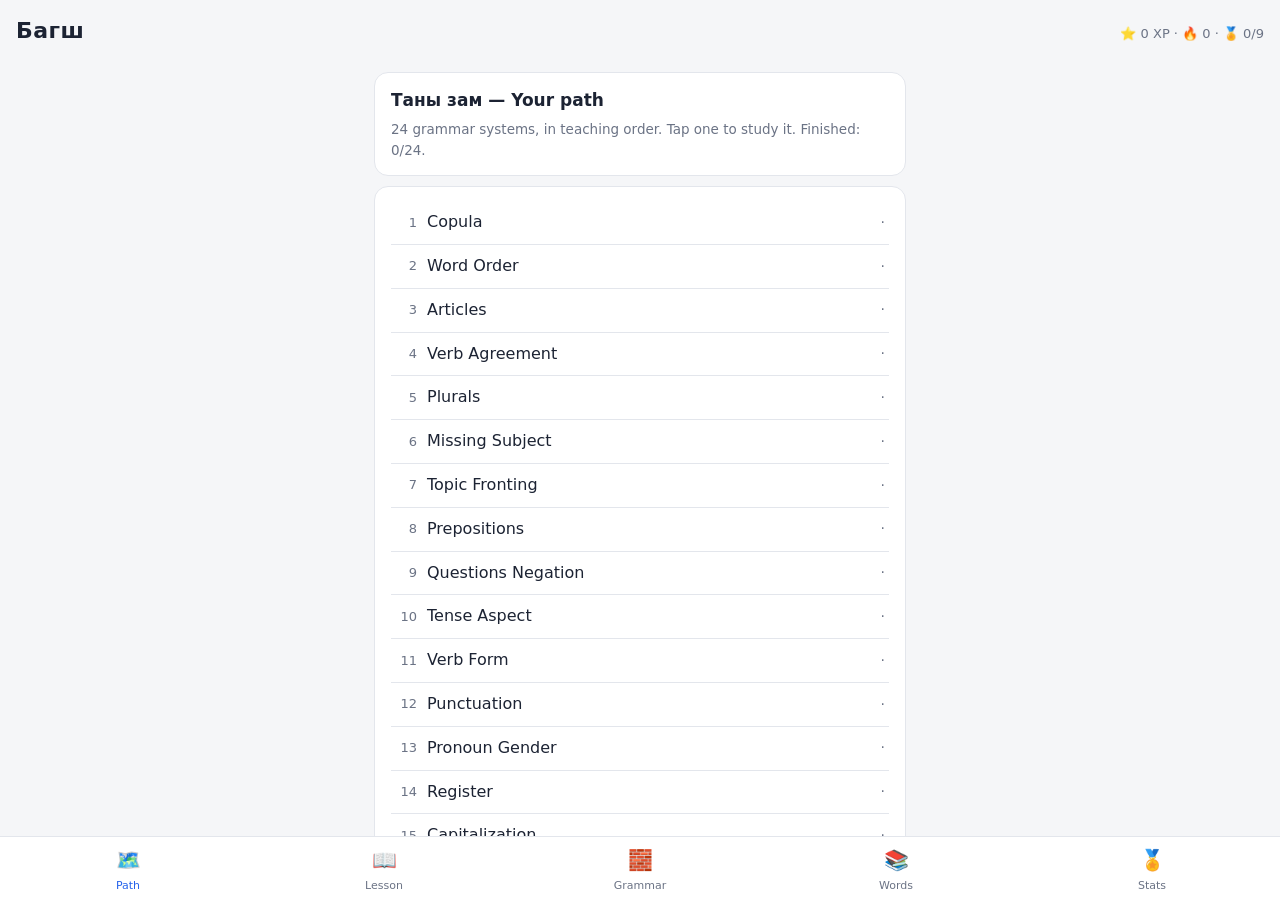
==== webapp/index.html @ fea5fb17 "Add offline PWA (GitHub Pages): lessons, grammar game, vocab trainer Static client in webapp/ — data" ====
<!doctype html>
<html lang="en">
<head>
<meta charset="utf-8">
<meta name="viewport" content="width=device-width, initial-scale=1, viewport-fit=cover">
<title>Багш — English for Mongolian speakers</title>
<meta name="description" content="Grammar and vocabulary trainer built for Mongolian speakers — lessons, games, spaced repetition. Works offline.">
<link rel="manifest" href="./manifest.webmanifest">
<link rel="icon" href="./icon-192.png">
<link rel="apple-touch-icon" href="./icon-192.png">
<meta name="theme-color" content="#1a1f2e">
<link rel="stylesheet" href="./style.css">
</head>
<body>
<header id="topbar">
  <span id="brand">Багш</span>
  <span id="statline"></span>
</header>

<main id="view"></main>

<nav id="tabs">
  <button data-tab="path"    class="tab active">🗺️<span>Path</span></button>
  <button data-tab="lesson"  class="tab">📖<span>Lesson</span></button>
  <button data-tab="grammar" class="tab">🧱<span>Grammar</span></button>
  <button data-tab="vocab"   class="tab">📚<span>Words</span></button>
  <button data-tab="stats"   class="tab">🏅<span>Stats</span></button>
</nav>

<script src="./app.js"></script>
</body>
</html>
---- webapp/style.css ----
:root {
  --bg: #f5f6f8;
  --card: #ffffff;
  --ink: #1c2333;
  --muted: #6b7385;
  --accent: #2563eb;
  --accent-ink: #ffffff;
  --good: #16a34a;
  --bad: #dc2626;
  --line: #e3e6ec;
  --chip: #eef1f6;
}
@media (prefers-color-scheme: dark) {
  :root {
    --bg: #12151d;
    --card: #1a1f2e;
    --ink: #e8eaf0;
    --muted: #9aa3b5;
    --accent: #5b8cff;
    --accent-ink: #0d1117;
    --good: #4ade80;
    --bad: #f87171;
    --line: #2a3040;
    --chip: #232938;
  }
}

* { box-sizing: border-box; margin: 0; }
html, body { height: 100%; }
body {
  font: 16px/1.55 system-ui, -apple-system, "Segoe UI", Roboto, sans-serif;
  background: var(--bg); color: var(--ink);
  display: flex; flex-direction: column;
}

#topbar {
  display: flex; justify-content: space-between; align-items: baseline;
  padding: 14px 16px 10px;
  padding-top: calc(14px + env(safe-area-inset-top));
}
#brand { font-weight: 800; font-size: 22px; letter-spacing: .5px; }
#statline { font-size: 13px; color: var(--muted); }

#view {
  flex: 1; overflow-y: auto; padding: 4px 14px 24px;
  max-width: 560px; width: 100%; margin: 0 auto;
}

#tabs {
  display: flex; border-top: 1px solid var(--line); background: var(--card);
  padding-bottom: env(safe-area-inset-bottom);
}
.tab {
  flex: 1; border: 0; background: none; color: var(--muted);
  font: inherit; font-size: 20px; padding: 8px 0 6px; cursor: pointer;
  display: flex; flex-direction: column; align-items: center; gap: 1px;
}
.tab span { font-size: 11px; }
.tab.active { color: var(--accent); }

.card {
  background: var(--card); border: 1px solid var(--line);
  border-radius: 14px; padding: 14px 16px; margin: 10px 0;
}
h2 { font-size: 17px; margin-bottom: 6px; }
h3 { font-size: 15px; margin: 10px 0 4px; }
.muted { color: var(--muted); font-size: 13.5px; }
.mn { color: var(--muted); font-size: 13.5px; font-style: italic; }

.row {
  display: flex; align-items: center; gap: 10px; padding: 9px 4px;
  border-bottom: 1px solid var(--line); cursor: pointer;
}
.row:last-child { border-bottom: 0; }
.row .num { color: var(--muted); width: 22px; text-align: right; font-size: 13px; }
.row .name { flex: 1; text-transform: capitalize; }
.row .st { font-size: 14px; }

button.primary, button.ghost {
  font: inherit; border-radius: 12px; padding: 11px 18px; cursor: pointer;
  border: 1px solid var(--line); margin-top: 10px;
}
button.primary { background: var(--accent); color: var(--accent-ink); border-color: var(--accent); font-weight: 600; }
button.ghost { background: var(--chip); color: var(--ink); }
button:disabled { opacity: .5; }

input[type=text] {
  font: inherit; width: 100%; margin-top: 10px;
  padding: 11px 12px; border-radius: 12px;
  border: 1px solid var(--line); background: var(--bg); color: var(--ink);
}

.q-wrong { font-size: 18px; margin: 8px 0; }
.feedback { margin-top: 10px; padding: 10px 12px; border-radius: 10px; background: var(--chip); }
.feedback.good { border-left: 4px solid var(--good); }
.feedback.bad  { border-left: 4px solid var(--bad); }
.options button { display: block; width: 100%; text-align: left; margin-top: 8px; }
.stress { font-weight: 700; letter-spacing: .3px; }
.progress { font-size: 13px; color: var(--muted); margin-top: 4px; }

.badge-grid { display: grid; grid-template-columns: 1fr 1fr; gap: 8px; margin-top: 8px; }
.badge { background: var(--chip); border-radius: 12px; padding: 10px; font-size: 13px; }
.badge.locked { opacity: .45; }
.badge .ic { font-size: 20px; }

.pill {
  display: inline-block; background: var(--chip); border-radius: 999px;
  padding: 2px 10px; font-size: 12.5px; color: var(--muted); margin: 2px 3px 2px 0;
}
.ok    { color: var(--good); }
.wrong { color: var(--bad); }
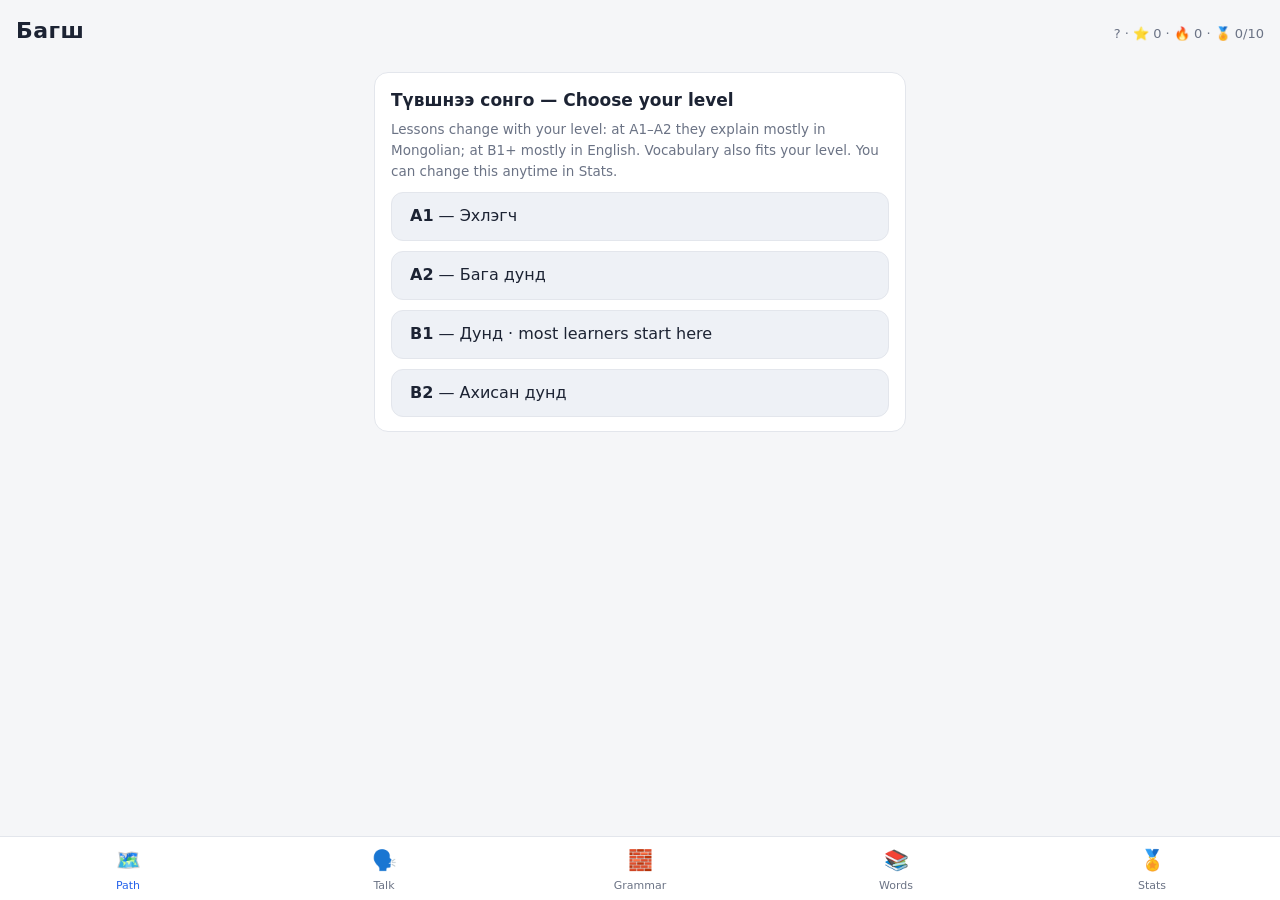
==== commit e1e1a701: "PWA v2: levels, full grammar lessons, teach-first vocab, Talk section Learner feedback: single-level" ====
--- a/webapp/index.html
+++ b/webapp/index.html
@@ -21,7 +21,7 @@
 
 <nav id="tabs">
   <button data-tab="path"    class="tab active">🗺️<span>Path</span></button>
-  <button data-tab="lesson"  class="tab">📖<span>Lesson</span></button>
+  <button data-tab="talk"    class="tab">🗣️<span>Talk</span></button>
   <button data-tab="grammar" class="tab">🧱<span>Grammar</span></button>
   <button data-tab="vocab"   class="tab">📚<span>Words</span></button>
   <button data-tab="stats"   class="tab">🏅<span>Stats</span></button>
--- a/webapp/style.css
+++ b/webapp/style.css
@@ -103,6 +103,19 @@
 .badge.locked { opacity: .45; }
 .badge .ic { font-size: 20px; }
 
+.chat { margin: 8px 0; }
+.bubble {
+  max-width: 85%; border-radius: 14px; padding: 8px 12px; margin: 8px 0;
+  background: var(--chip);
+}
+.bubble.left  { border-bottom-left-radius: 4px; }
+.bubble.right {
+  margin-left: auto; border-bottom-right-radius: 4px;
+  background: var(--accent); color: var(--accent-ink);
+}
+.bubble.right .mn { color: var(--accent-ink); opacity: .75; }
+.level-btn { display: block; width: 100%; text-align: left; }
+
 .pill {
   display: inline-block; background: var(--chip); border-radius: 999px;
   padding: 2px 10px; font-size: 12.5px; color: var(--muted); margin: 2px 3px 2px 0;
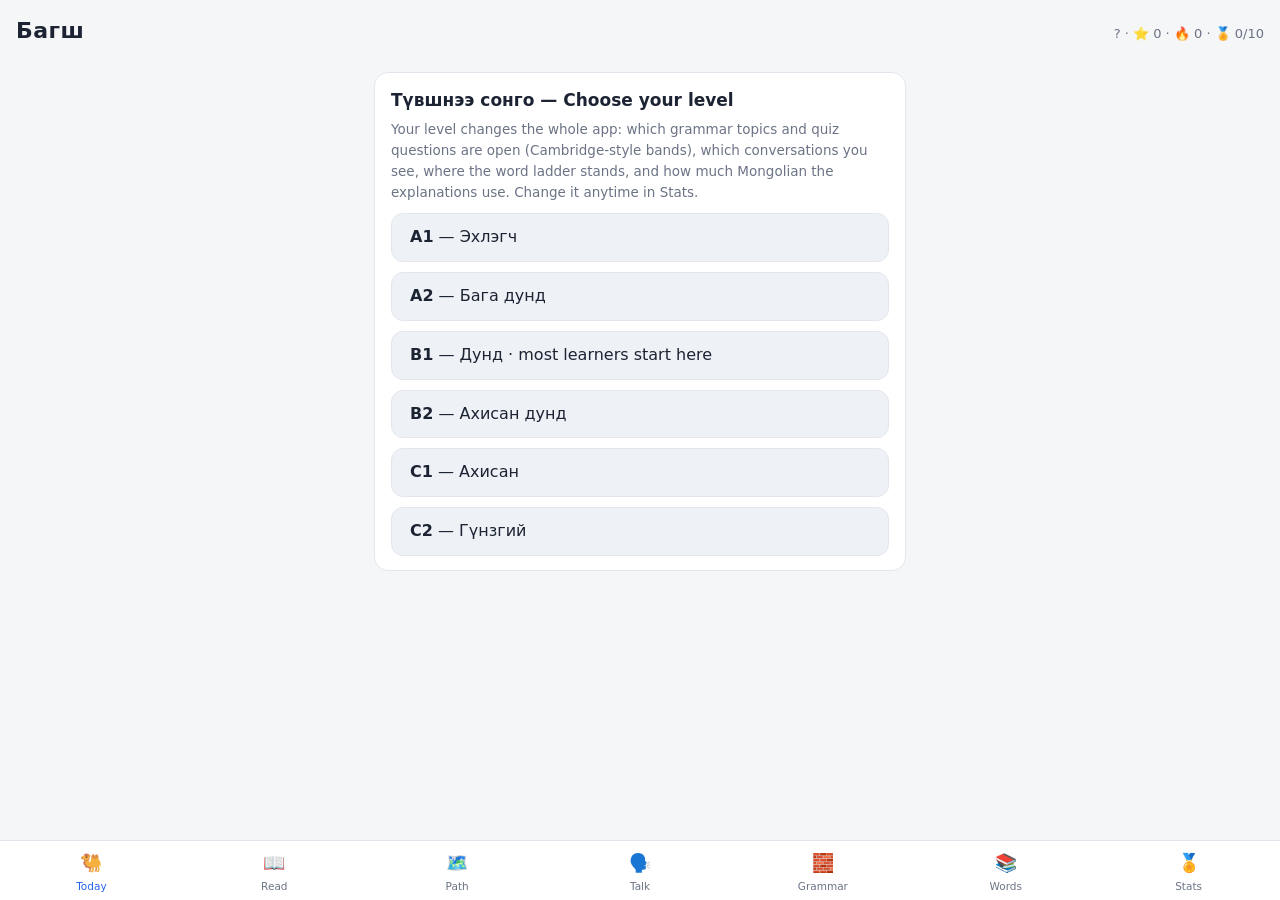
==== commit 4e150a8d: "The learning engine: repair, criterion, queue, mix, input (ADR-0007..0009) Designed from the memory " ====
--- a/webapp/index.html
+++ b/webapp/index.html
@@ -20,7 +20,9 @@
 <main id="view"></main>
 
 <nav id="tabs">
-  <button data-tab="path"    class="tab active">🗺️<span>Path</span></button>
+  <button data-tab="today"   class="tab active">🐫<span>Today</span></button>
+  <button data-tab="read"    class="tab">📖<span>Read</span></button>
+  <button data-tab="path"    class="tab">🗺️<span>Path</span></button>
   <button data-tab="talk"    class="tab">🗣️<span>Talk</span></button>
   <button data-tab="grammar" class="tab">🧱<span>Grammar</span></button>
   <button data-tab="vocab"   class="tab">📚<span>Words</span></button>
--- a/webapp/style.css
+++ b/webapp/style.css
@@ -51,11 +51,11 @@
   padding-bottom: env(safe-area-inset-bottom);
 }
 .tab {
-  flex: 1; border: 0; background: none; color: var(--muted);
-  font: inherit; font-size: 20px; padding: 8px 0 6px; cursor: pointer;
+  flex: 1; min-width: 0; border: 0; background: none; color: var(--muted);
+  font: inherit; font-size: 18px; padding: 8px 0 6px; cursor: pointer;
   display: flex; flex-direction: column; align-items: center; gap: 1px;
 }
-.tab span { font-size: 11px; }
+.tab span { font-size: 10.5px; }
 .tab.active { color: var(--accent); }
 
 .card {
@@ -74,6 +74,7 @@
 .row:last-child { border-bottom: 0; }
 .row .num { color: var(--muted); width: 22px; text-align: right; font-size: 13px; }
 .row .name { flex: 1; text-transform: capitalize; }
+.row .name.plain { text-transform: none; }
 .row .st { font-size: 14px; }
 
 button.primary, button.ghost {
@@ -103,6 +104,16 @@
 .badge.locked { opacity: .45; }
 .badge .ic { font-size: 20px; }
 
+ol.how { padding-left: 22px; margin: 4px 0; }
+ol.how li { margin: 5px 0; }
+
+.bar {
+  height: 6px; border-radius: 3px; background: var(--chip);
+  margin-top: 5px; overflow: hidden;
+}
+.bar-fill { height: 100%; background: var(--accent); border-radius: 3px; }
+.locked-row { opacity: .45; }
+
 .chat { margin: 8px 0; }
 .bubble {
   max-width: 85%; border-radius: 14px; padding: 8px 12px; margin: 8px 0;
@@ -122,3 +133,12 @@
 }
 .ok    { color: var(--good); }
 .wrong { color: var(--bad); }
+
+/* reading (ADR-0009): prose wants a longer line and more air than UI text */
+.prose { margin: 10px 0 4px; font-size: 17px; line-height: 1.72; }
+.prose p { margin: 0 0 14px; }
+.gl {
+  border-bottom: 1.5px dotted var(--accent); cursor: pointer;
+  padding-bottom: 1px;
+}
+.gl:active { background: var(--chip); }
